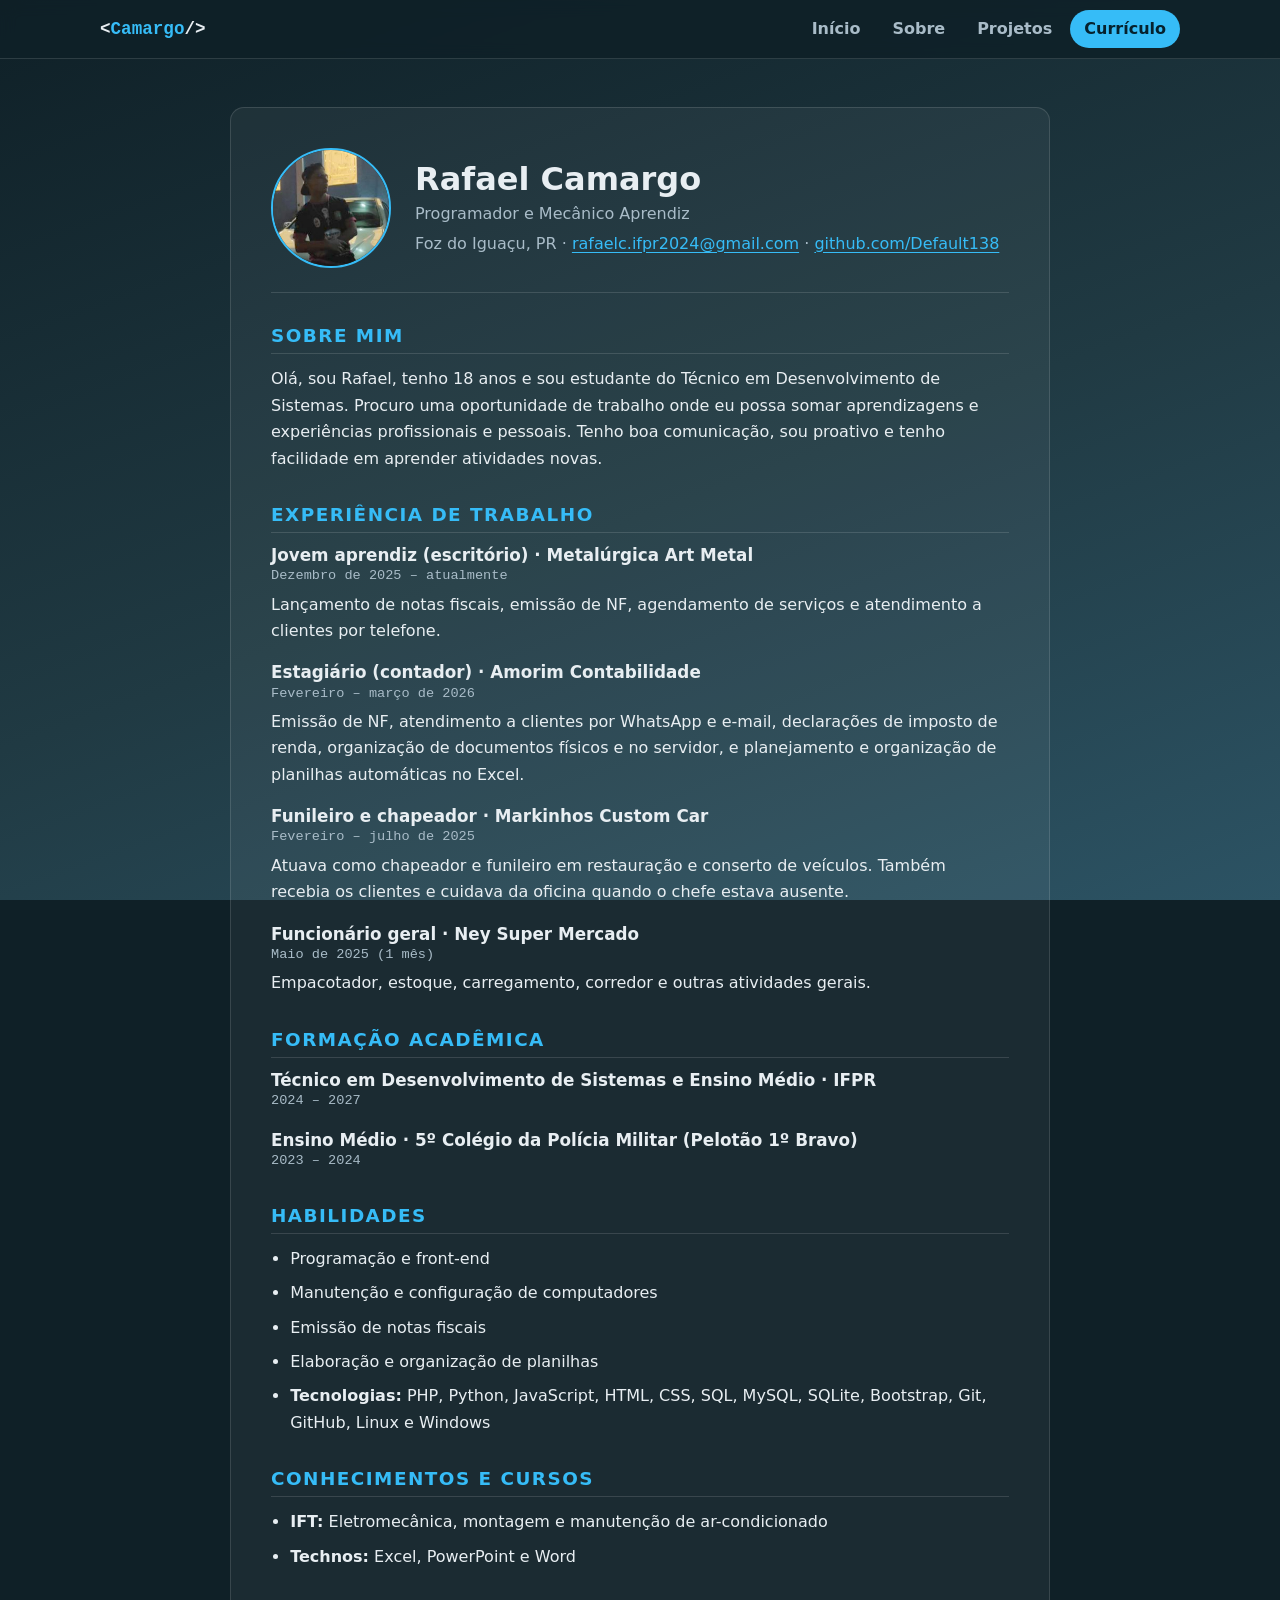
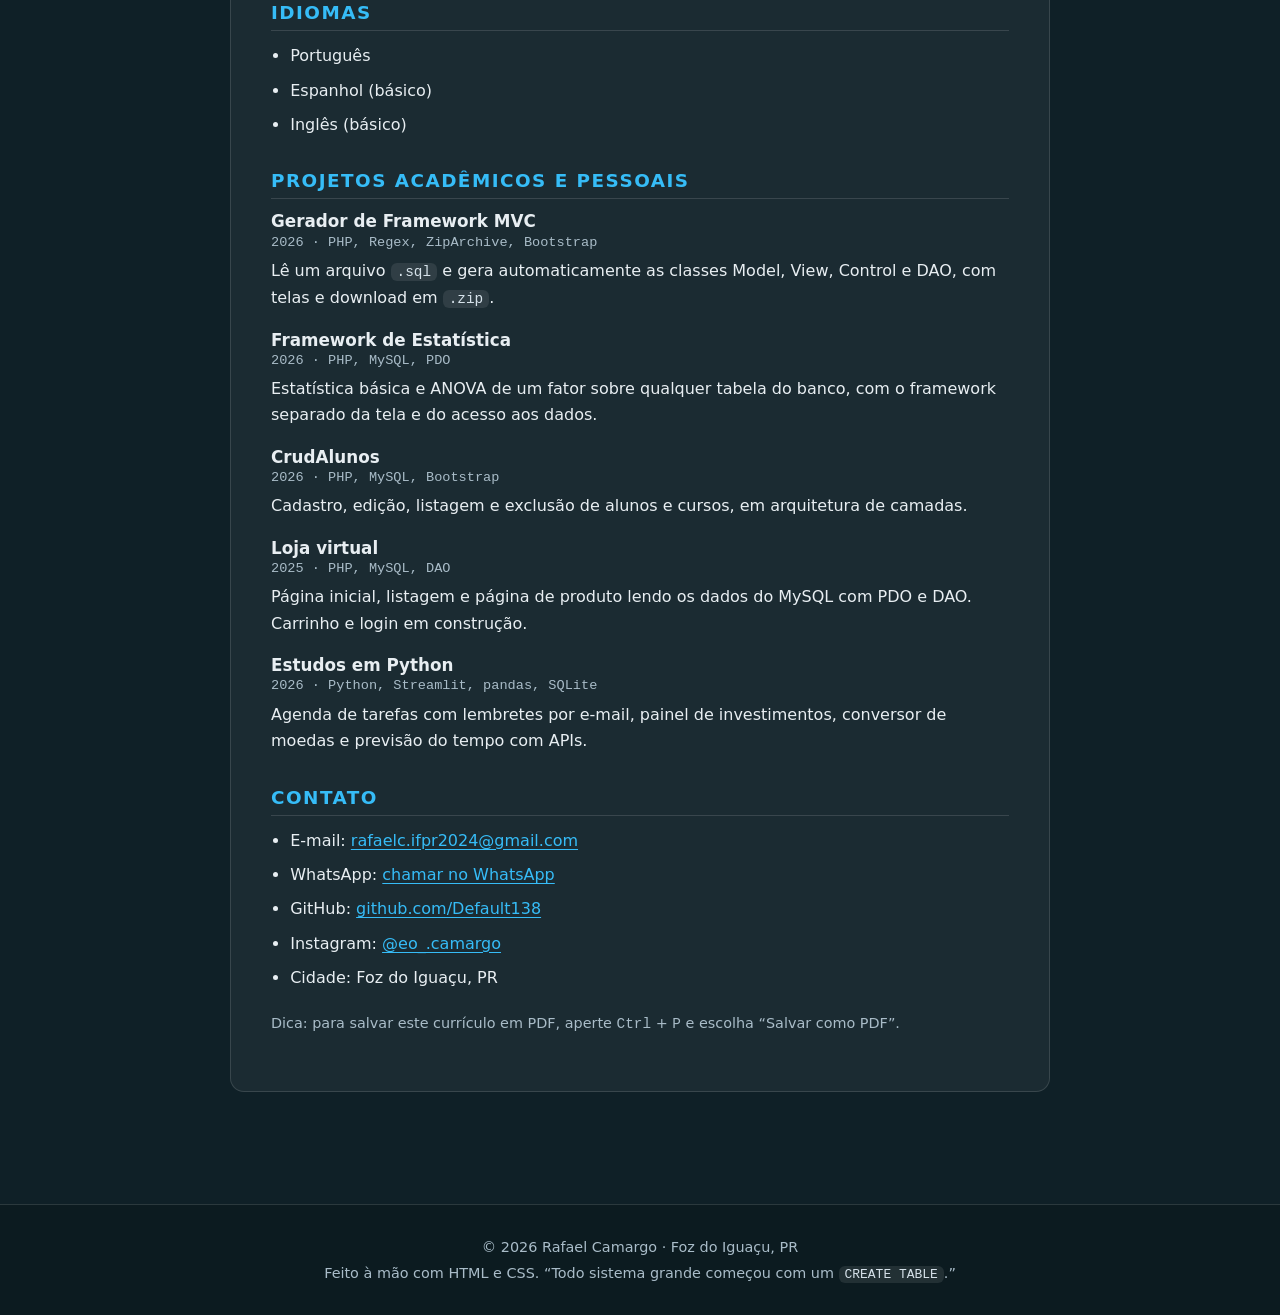
==== curriculo.html @ 54883dc6 "Portfólio pessoal: página inicial, sobre, projetos e currículo Site estático feito só com HTML e CSS" ====
<!DOCTYPE html>
<html lang="pt-BR">
<head>
    <meta charset="UTF-8">
    <meta name="viewport" content="width=device-width, initial-scale=1">
    <title>Currículo | Rafael Camargo</title>
    <meta name="description" content="Currículo de Rafael Camargo, estudante de Técnico em Desenvolvimento de Sistemas no IFPR: perfil, formação, experiência de trabalho, habilidades, cursos e idiomas.">
    <meta name="theme-color" content="#0f2027">

    <!-- Pré-visualização do link (WhatsApp, LinkedIn, etc.) -->
    <link rel="canonical" href="https://default138.github.io/curriculo.html">
    <meta property="og:type" content="website">
    <meta property="og:locale" content="pt_BR">
    <meta property="og:site_name" content="Rafael Camargo">
    <meta property="og:title" content="Currículo | Rafael Camargo">
    <meta property="og:description" content="Estudante de Técnico em Desenvolvimento de Sistemas no IFPR: experiência de trabalho, formação, habilidades, cursos e idiomas.">
    <meta property="og:url" content="https://default138.github.io/curriculo.html">
    <meta property="og:image" content="https://default138.github.io/img/foto.jpg">
    <meta property="og:image:alt" content="Foto de Rafael Camargo">
    <meta name="twitter:card" content="summary">

    <link rel="icon" type="image/svg+xml" href="img/favicon.svg">
    <link rel="stylesheet" href="css/style.css">
</head>
<body>

    <a class="skip-link" href="#conteudo">Pular para o conteúdo</a>

    <header class="site-header">
        <div class="container">
            <a class="brand" href="index.html">&lt;<span>Camargo</span>/&gt;</a>
            <nav aria-label="Menu principal">
                <ul class="nav">
                    <li><a href="index.html">Início</a></li>
                    <li><a href="sobre.html">Sobre</a></li>
                    <li><a href="projetos.html">Projetos</a></li>
                    <li><a href="curriculo.html" aria-current="page">Currículo</a></li>
                </ul>
            </nav>
        </div>
    </header>

    <main id="conteudo" class="container section">

        <article class="cv">

            <header class="cv-head">
                <img class="photo" src="img/foto.jpg" width="120" height="120" alt="Foto de Rafael Camargo">
                <div>
                    <h1>Rafael Camargo</h1>
                    <p>Programador e Mecânico Aprendiz</p>
                    <p>Foz do Iguaçu, PR &middot; <a href="mailto:rafaelc.ifpr2024@gmail.com">rafaelc.ifpr2024@gmail.com</a> &middot; <a href="https://github.com/Default138">github.com/Default138</a></p>
                </div>
            </header>

            <section aria-labelledby="perfil">
                <h2 id="perfil">Sobre mim</h2>
                <p>
                    Olá, sou Rafael, tenho 18 anos e sou estudante do Técnico em Desenvolvimento de Sistemas.
                    Procuro uma oportunidade de trabalho onde eu possa somar aprendizagens e experiências profissionais e pessoais.
                    Tenho boa comunicação, sou proativo e tenho facilidade em aprender atividades novas.
                </p>
            </section>

            <section aria-labelledby="experiencia">
                <h2 id="experiencia">Experiência de trabalho</h2>

                <div class="cv-item">
                    <h3>Jovem aprendiz (escritório) &middot; Metalúrgica Art Metal</h3>
                    <p class="when">Dezembro de 2025 &ndash; atualmente</p>
                    <p>Lançamento de notas fiscais, emissão de NF, agendamento de serviços e atendimento a clientes por telefone.</p>
                </div>

                <div class="cv-item">
                    <h3>Estagiário (contador) &middot; Amorim Contabilidade</h3>
                    <p class="when">Fevereiro &ndash; março de 2026</p>
                    <p>
                        Emissão de NF, atendimento a clientes por WhatsApp e e-mail, declarações de imposto de renda,
                        organização de documentos físicos e no servidor, e planejamento e organização de planilhas automáticas no Excel.
                    </p>
                </div>

                <div class="cv-item">
                    <h3>Funileiro e chapeador &middot; Markinhos Custom Car</h3>
                    <p class="when">Fevereiro &ndash; julho de 2025</p>
                    <p>
                        Atuava como chapeador e funileiro em restauração e conserto de veículos.
                        Também recebia os clientes e cuidava da oficina quando o chefe estava ausente.
                    </p>
                </div>

                <div class="cv-item">
                    <h3>Funcionário geral &middot; Ney Super Mercado</h3>
                    <p class="when">Maio de 2025 (1 mês)</p>
                    <p>Empacotador, estoque, carregamento, corredor e outras atividades gerais.</p>
                </div>
            </section>

            <section aria-labelledby="formacao">
                <h2 id="formacao">Formação acadêmica</h2>

                <div class="cv-item">
                    <h3>Técnico em Desenvolvimento de Sistemas e Ensino Médio &middot; IFPR</h3>
                    <p class="when">2024 &ndash; 2027</p>
                </div>

                <div class="cv-item">
                    <h3>Ensino Médio &middot; 5º Colégio da Polícia Militar (Pelotão 1º Bravo)</h3>
                    <p class="when">2023 &ndash; 2024</p>
                </div>
            </section>

            <section aria-labelledby="habilidades-cv">
                <h2 id="habilidades-cv">Habilidades</h2>
                <ul>
                    <li>Programação e front-end</li>
                    <li>Manutenção e configuração de computadores</li>
                    <li>Emissão de notas fiscais</li>
                    <li>Elaboração e organização de planilhas</li>
                    <li>
                        <strong>Tecnologias:</strong> PHP, Python, JavaScript, HTML, CSS, SQL, MySQL, SQLite, Bootstrap, Git, GitHub, Linux e Windows
                    </li>
                </ul>
            </section>

            <section aria-labelledby="cursos">
                <h2 id="cursos">Conhecimentos e cursos</h2>
                <ul>
                    <li><strong>IFT:</strong> Eletromecânica, montagem e manutenção de ar-condicionado</li>
                    <li><strong>Technos:</strong> Excel, PowerPoint e Word</li>
                </ul>
            </section>

            <section aria-labelledby="idiomas">
                <h2 id="idiomas">Idiomas</h2>
                <ul>
                    <li>Português</li>
                    <li>Espanhol (básico)</li>
                    <li>Inglês (básico)</li>
                </ul>
            </section>

            <section aria-labelledby="projetos-cv">
                <h2 id="projetos-cv">Projetos acadêmicos e pessoais</h2>

                <div class="cv-item">
                    <h3>Gerador de Framework MVC</h3>
                    <p class="when">2026 &middot; PHP, Regex, ZipArchive, Bootstrap</p>
                    <p>Lê um arquivo <code>.sql</code> e gera automaticamente as classes Model, View, Control e DAO, com telas e download em <code>.zip</code>.</p>
                </div>

                <div class="cv-item">
                    <h3>Framework de Estatística</h3>
                    <p class="when">2026 &middot; PHP, MySQL, PDO</p>
                    <p>Estatística básica e ANOVA de um fator sobre qualquer tabela do banco, com o framework separado da tela e do acesso aos dados.</p>
                </div>

                <div class="cv-item">
                    <h3>CrudAlunos</h3>
                    <p class="when">2026 &middot; PHP, MySQL, Bootstrap</p>
                    <p>Cadastro, edição, listagem e exclusão de alunos e cursos, em arquitetura de camadas.</p>
                </div>

                <div class="cv-item">
                    <h3>Loja virtual</h3>
                    <p class="when">2025 &middot; PHP, MySQL, DAO</p>
                    <p>Página inicial, listagem e página de produto lendo os dados do MySQL com PDO e DAO. Carrinho e login em construção.</p>
                </div>

                <div class="cv-item">
                    <h3>Estudos em Python</h3>
                    <p class="when">2026 &middot; Python, Streamlit, pandas, SQLite</p>
                    <p>Agenda de tarefas com lembretes por e-mail, painel de investimentos, conversor de moedas e previsão do tempo com APIs.</p>
                </div>
            </section>

            <section aria-labelledby="contato-cv">
                <h2 id="contato-cv">Contato</h2>
                <!-- Por privacidade, o endereço de casa e o número do telefone não estão aqui (o WhatsApp abre direto pelo link). -->
                <ul>
                    <li>E-mail: <a href="mailto:rafaelc.ifpr2024@gmail.com">rafaelc.ifpr2024@gmail.com</a></li>
                    <li>WhatsApp: <a href="https://wa.link/48gztm">chamar no WhatsApp</a></li>
                    <li>GitHub: <a href="https://github.com/Default138">github.com/Default138</a></li>
                    <li>Instagram: <a href="https://www.instagram.com/eo_.camargo/">@eo_.camargo</a></li>
                    <li>Cidade: Foz do Iguaçu, PR</li>
                </ul>
            </section>

            <p class="hint">Dica: para salvar este currículo em PDF, aperte <kbd>Ctrl</kbd> + <kbd>P</kbd> e escolha &ldquo;Salvar como PDF&rdquo;.</p>

        </article>

    </main>

    <footer class="site-footer">
        <div class="container">
            <p>&copy; 2026 Rafael Camargo &middot; Foz do Iguaçu, PR</p>
            <p>Feito à mão com HTML e CSS. &ldquo;Todo sistema grande começou com um <code>CREATE TABLE</code>.&rdquo;</p>
        </div>
    </footer>

</body>
</html>
---- css/style.css ----
/* ==========================================================
   Portfólio - Rafael Camargo
   Só HTML + CSS (sem JavaScript, sem bibliotecas externas).

   Para mudar as cores do site inteiro, edite as variáveis
   logo abaixo (em :root).
   ========================================================== */

:root {
    --bg-1: #0f2027;
    --bg-2: #203a43;
    --bg-3: #2c5364;

    --surface: rgba(255, 255, 255, 0.05);
    --surface-hover: rgba(255, 255, 255, 0.09);
    --border: rgba(255, 255, 255, 0.13);

    --text: #e8eef2;
    --muted: #a9bcc8;
    --accent: #36bcf7;
    --accent-ink: #06222e;   /* cor do texto sobre o botão azul */

    --radius: 14px;
    --shadow: 0 10px 30px rgba(0, 0, 0, 0.35);

    --sans: system-ui, -apple-system, "Segoe UI", Roboto, "Helvetica Neue", Arial, sans-serif;
    --mono: ui-monospace, "Cascadia Code", "Fira Code", Consolas, Menlo, monospace;
}

/* ---------- Base ---------- */

* {
    box-sizing: border-box;
}

html {
    color-scheme: dark;
    scroll-behavior: smooth;
}

body {
    margin: 0;
    min-height: 100vh;
    display: flex;
    flex-direction: column;
    font-family: var(--sans);
    line-height: 1.65;
    color: var(--text);
    background-color: var(--bg-1);
    background-image: linear-gradient(160deg, var(--bg-1) 0%, var(--bg-2) 55%, var(--bg-3) 100%);
    background-attachment: fixed;
}

main {
    flex: 1;
}

h1, h2, h3 {
    line-height: 1.2;
    margin: 0 0 0.5em;
}

h1 { font-size: clamp(2.1rem, 5vw, 3.3rem); }
h2 { font-size: clamp(1.5rem, 3vw, 2rem); }
h3 { font-size: 1.15rem; }

p { margin: 0 0 1em; }

a {
    color: var(--accent);
    text-underline-offset: 3px;
}

a:hover {
    text-decoration-thickness: 2px;
}

a:focus-visible,
.btn:focus-visible {
    outline: 3px solid var(--accent);
    outline-offset: 3px;
    border-radius: 6px;
}

img {
    max-width: 100%;
    display: block;
}

ul { margin: 0; padding-left: 1.2em; }

.container {
    width: min(1080px, 100% - 40px);
    margin-inline: auto;
}

.muted { color: var(--muted); }

/* Trechos de código no meio do texto (blocos grandes usam a classe .code) */
:not(pre) > code {
    padding: 1px 6px;
    font-family: var(--mono);
    font-size: 0.9em;
    color: #d6e2ea;
    background: rgba(255, 255, 255, 0.09);
    border-radius: 6px;
}

/* Link "pular para o conteúdo" (aparece só para quem navega pelo teclado) */
.skip-link {
    position: absolute;
    left: 12px;
    top: -60px;
    z-index: 20;
    padding: 8px 14px;
    background: var(--accent);
    color: var(--accent-ink);
    border-radius: 8px;
    font-weight: 700;
    text-decoration: none;
}

.skip-link:focus {
    top: 12px;
}

/* ---------- Cabeçalho e menu ---------- */

.site-header {
    position: sticky;
    top: 0;
    z-index: 10;
    background: rgba(15, 32, 39, 0.85);
    backdrop-filter: blur(8px);
    border-bottom: 1px solid var(--border);
}

.site-header .container {
    display: flex;
    flex-wrap: wrap;            /* no celular o menu desce para a linha de baixo */
    align-items: center;
    justify-content: space-between;
    gap: 4px 24px;
    padding-block: 10px;
}

.brand {
    font-family: var(--mono);
    font-weight: 700;
    font-size: 1.1rem;
    color: var(--text);
    text-decoration: none;
}

.brand span { color: var(--accent); }

.nav {
    display: flex;
    flex-wrap: wrap;
    gap: 4px;
    list-style: none;
    padding: 0;
    margin: 0;
}

.nav a {
    display: block;
    padding: 6px 14px;
    border-radius: 999px;
    color: var(--muted);
    text-decoration: none;
    font-weight: 600;
}

.nav a:hover {
    color: var(--text);
    background: var(--surface-hover);
}

.nav a[aria-current="page"] {
    color: var(--accent-ink);
    background: var(--accent);
}

/* ---------- Botões ---------- */

.btn {
    display: inline-block;
    padding: 11px 22px;
    border-radius: 999px;
    border: 2px solid var(--accent);
    font-weight: 700;
    text-decoration: none;
    transition: transform 0.2s, background 0.2s;
}

.btn:hover {
    transform: translateY(-2px);
    text-decoration: none;
}

.btn-primary {
    background: var(--accent);
    color: var(--accent-ink);
}

.btn-outline {
    background: transparent;
    color: var(--accent);
}

.btn-outline:hover {
    background: rgba(54, 188, 247, 0.12);
}

.btn-row {
    display: flex;
    flex-wrap: wrap;
    gap: 12px;
}

/* ---------- Início (hero) ---------- */

.hero {
    display: grid;
    grid-template-columns: 1.25fr 0.75fr;
    align-items: center;
    gap: 48px;
    padding-block: 72px 56px;
}

.kicker {
    font-family: var(--mono);
    color: var(--accent);
    margin-bottom: 0.4em;
}

.hero .lead {
    font-size: 1.15rem;
    color: var(--muted);
    max-width: 52ch;
}

.photo {
    justify-self: center;
    width: 230px;
    height: 230px;
    border-radius: 50%;
    object-fit: cover;
    object-position: 40% 30%;
    border: 3px solid var(--accent);
    box-shadow: 0 0 0 10px rgba(54, 188, 247, 0.13), var(--shadow);
}

/* ---------- Seções ---------- */

.section {
    padding-block: 48px;
}

.section-title {
    display: flex;
    flex-wrap: wrap;
    align-items: baseline;
    justify-content: space-between;
    gap: 8px 24px;
    margin-bottom: 24px;
}

.section-title h2 { margin: 0; }

.page-head {
    padding-block: 56px 8px;
}

.page-head p {
    color: var(--muted);
    font-size: 1.1rem;
    max-width: 60ch;
}

/* ---------- Cartões e grades ---------- */

.grid {
    display: grid;
    gap: 20px;
    grid-template-columns: repeat(auto-fill, minmax(290px, 1fr));
}

.card {
    display: flex;
    flex-direction: column;
    padding: 24px;
    background: var(--surface);
    border: 1px solid var(--border);
    border-radius: var(--radius);
    transition: transform 0.2s, background 0.2s, border-color 0.2s;
}

.card:hover {
    transform: translateY(-4px);
    background: var(--surface-hover);
    border-color: rgba(54, 188, 247, 0.5);
}

.card h3 { margin-bottom: 0.4em; }

.card p {
    color: var(--muted);
    flex: 1;           /* empurra as tags e o link para o rodapé do cartão */
}

.card-link {
    margin-top: 14px;
    font-weight: 700;
}

.tags {
    display: flex;
    flex-wrap: wrap;
    gap: 6px;
    list-style: none;
    padding: 0;
    margin: 4px 0 0;
}

.tags li,
.chip {
    padding: 3px 11px;
    font-family: var(--mono);
    font-size: 0.8rem;
    color: var(--accent);
    background: rgba(54, 188, 247, 0.1);
    border: 1px solid rgba(54, 188, 247, 0.3);
    border-radius: 999px;
}

.chips {
    display: flex;
    flex-wrap: wrap;
    gap: 8px;
    list-style: none;
    padding: 0;
    margin: 0;
}

.chip {
    font-size: 0.9rem;
    padding: 5px 14px;
}

.skills {
    display: grid;
    gap: 16px;
    /* 6 cartões: 3 por linha no computador, 2 no tablet e 1 no celular */
    grid-template-columns: repeat(auto-fit, minmax(280px, 1fr));
}

.skills .card:hover {
    transform: none;
}

.skills h3 {
    margin-bottom: 0.9em;
    font-size: 0.9rem;
    color: var(--muted);
    text-transform: uppercase;
    letter-spacing: 0.06em;
}

/* ---------- Bloco de código (Início) ---------- */

.two-col {
    display: grid;
    grid-template-columns: minmax(0, 1.25fr) minmax(0, 0.85fr);
    gap: 32px;
    align-items: center;
}

.code {
    margin: 0;
    padding: 24px;
    overflow-x: auto;
    font-family: var(--mono);
    font-size: 0.82rem;
    line-height: 1.7;
    color: #d6e2ea;
    background: #0a161b;
    border: 1px solid var(--border);
    border-radius: var(--radius);
    box-shadow: var(--shadow);
}

.code .k { color: #36bcf7; }   /* palavras da linguagem */
.code .s { color: #a5e3b3; }   /* textos */
.code .t { color: #f0c987; }   /* tipos */
.code .c { color: #7d93a1; }   /* comentários */

.facts {
    list-style: none;
    padding: 0;
    display: grid;
    gap: 14px;
}

.facts li {
    padding-left: 14px;
    border-left: 3px solid var(--accent);
}

/* ---------- Citação ---------- */

blockquote {
    margin: 32px 0;
    padding: 18px 24px;
    font-size: 1.15rem;
    font-style: italic;
    background: var(--surface);
    border-left: 4px solid var(--accent);
    border-radius: 0 var(--radius) var(--radius) 0;
}

blockquote code {
    font-family: var(--mono);
    font-style: normal;
    color: var(--accent);
}

/* ---------- Linha do tempo ---------- */

.timeline {
    list-style: none;
    padding: 0 0 0 22px;
    margin: 0;
    border-left: 2px solid var(--border);
}

.timeline li {
    position: relative;
    padding: 0 0 26px 22px;
}

.timeline li::before {
    content: "";
    position: absolute;
    left: -30px;
    top: 7px;
    width: 14px;
    height: 14px;
    background: var(--accent);
    border: 3px solid var(--bg-2);
    border-radius: 50%;
}

.timeline time {
    display: block;
    font-family: var(--mono);
    font-size: 0.85rem;
    color: var(--accent);
}

.timeline p { margin: 0.2em 0 0; color: var(--muted); }

/* ---------- Tabela ---------- */

.table-wrap {
    overflow-x: auto;
    border: 1px solid var(--border);
    border-radius: var(--radius);
}

table {
    width: 100%;
    border-collapse: collapse;
}

th, td {
    padding: 14px 18px;
    text-align: left;
    vertical-align: top;
}

thead th {
    background: var(--surface-hover);
    font-size: 0.85rem;
    text-transform: uppercase;
    letter-spacing: 0.06em;
    color: var(--muted);
}

tbody tr + tr td,
tbody tr + tr th {
    border-top: 1px solid var(--border);
}

tbody th { white-space: nowrap; }

/* ---------- Currículo ---------- */

.cv {
    max-width: 820px;
    margin-inline: auto;
    padding: 40px;
    background: var(--surface);
    border: 1px solid var(--border);
    border-radius: var(--radius);
}

.cv-head {
    display: flex;
    flex-wrap: wrap;
    align-items: center;
    gap: 24px;
    padding-bottom: 24px;
    border-bottom: 1px solid var(--border);
}

.cv-head .photo {
    width: 120px;
    height: 120px;
    box-shadow: none;
    border-width: 2px;
}

.cv-head h1 { font-size: 2rem; margin: 0; }
.cv-head p { margin: 0.2em 0 0; color: var(--muted); }

.cv h2 {
    margin: 32px 0 12px;
    padding-bottom: 6px;
    font-size: 1.15rem;
    text-transform: uppercase;
    letter-spacing: 0.08em;
    color: var(--accent);
    border-bottom: 1px solid var(--border);
}

.cv li { margin-bottom: 8px; }

.cv-item h3 { margin: 0; font-size: 1.05rem; }

.cv-item .when {
    margin: 0 0 4px;
    font-family: var(--mono);
    font-size: 0.85rem;
    color: var(--muted);
}

.cv-item { margin-bottom: 18px; }
.cv-item p:last-child { margin-bottom: 0; }

.hint {
    margin-top: 20px;
    font-size: 0.9rem;
    color: var(--muted);
}

/* ---------- Faixa de contato ---------- */

.cta {
    text-align: center;
    padding: 48px 24px;
    background: var(--surface);
    border: 1px solid var(--border);
    border-radius: var(--radius);
}

.cta p {
    color: var(--muted);
    max-width: 50ch;
    margin-inline: auto;
}

.cta .btn-row { justify-content: center; }

/* ---------- Rodapé ---------- */

.site-footer {
    margin-top: 64px;
    padding-block: 28px;
    text-align: center;
    color: var(--muted);
    font-size: 0.9rem;
    border-top: 1px solid var(--border);
    background: rgba(10, 22, 27, 0.5);
}

.site-footer p { margin: 0.2em 0; }

/* ---------- Celular e tablet ---------- */

@media (max-width: 800px) {
    .hero,
    .two-col {
        grid-template-columns: minmax(0, 1fr);   /* minmax(0, ...) impede que um bloco largo estique a página */
        gap: 32px;
    }

    .hero {
        padding-block: 40px 32px;
    }

    .photo {
        grid-row: 1;           /* a foto vem antes do texto */
        width: 180px;
        height: 180px;
    }

    .cv { padding: 24px; }
}

/* Quem prefere menos movimento não vê as animações */
@media (prefers-reduced-motion: reduce) {
    * {
        transition: none !important;
        scroll-behavior: auto !important;
    }
}

/* ---------- Impressão (Ctrl+P no currículo vira um PDF limpo) ---------- */

@media print {
    body {
        background: #fff;
        color: #111;
        display: block;
    }

    .site-header,
    .site-footer,
    .skip-link,
    .hint,
    .no-print {
        display: none !important;
    }

    .cv {
        max-width: none;
        padding: 0;
        background: none;
        border: 0;
    }

    .cv h2 { color: #0b5d82; border-color: #bbb; }
    .cv-head, .cv-head p, .cv-item .when, a { color: #111; }
    .cv-head { border-color: #bbb; }
}
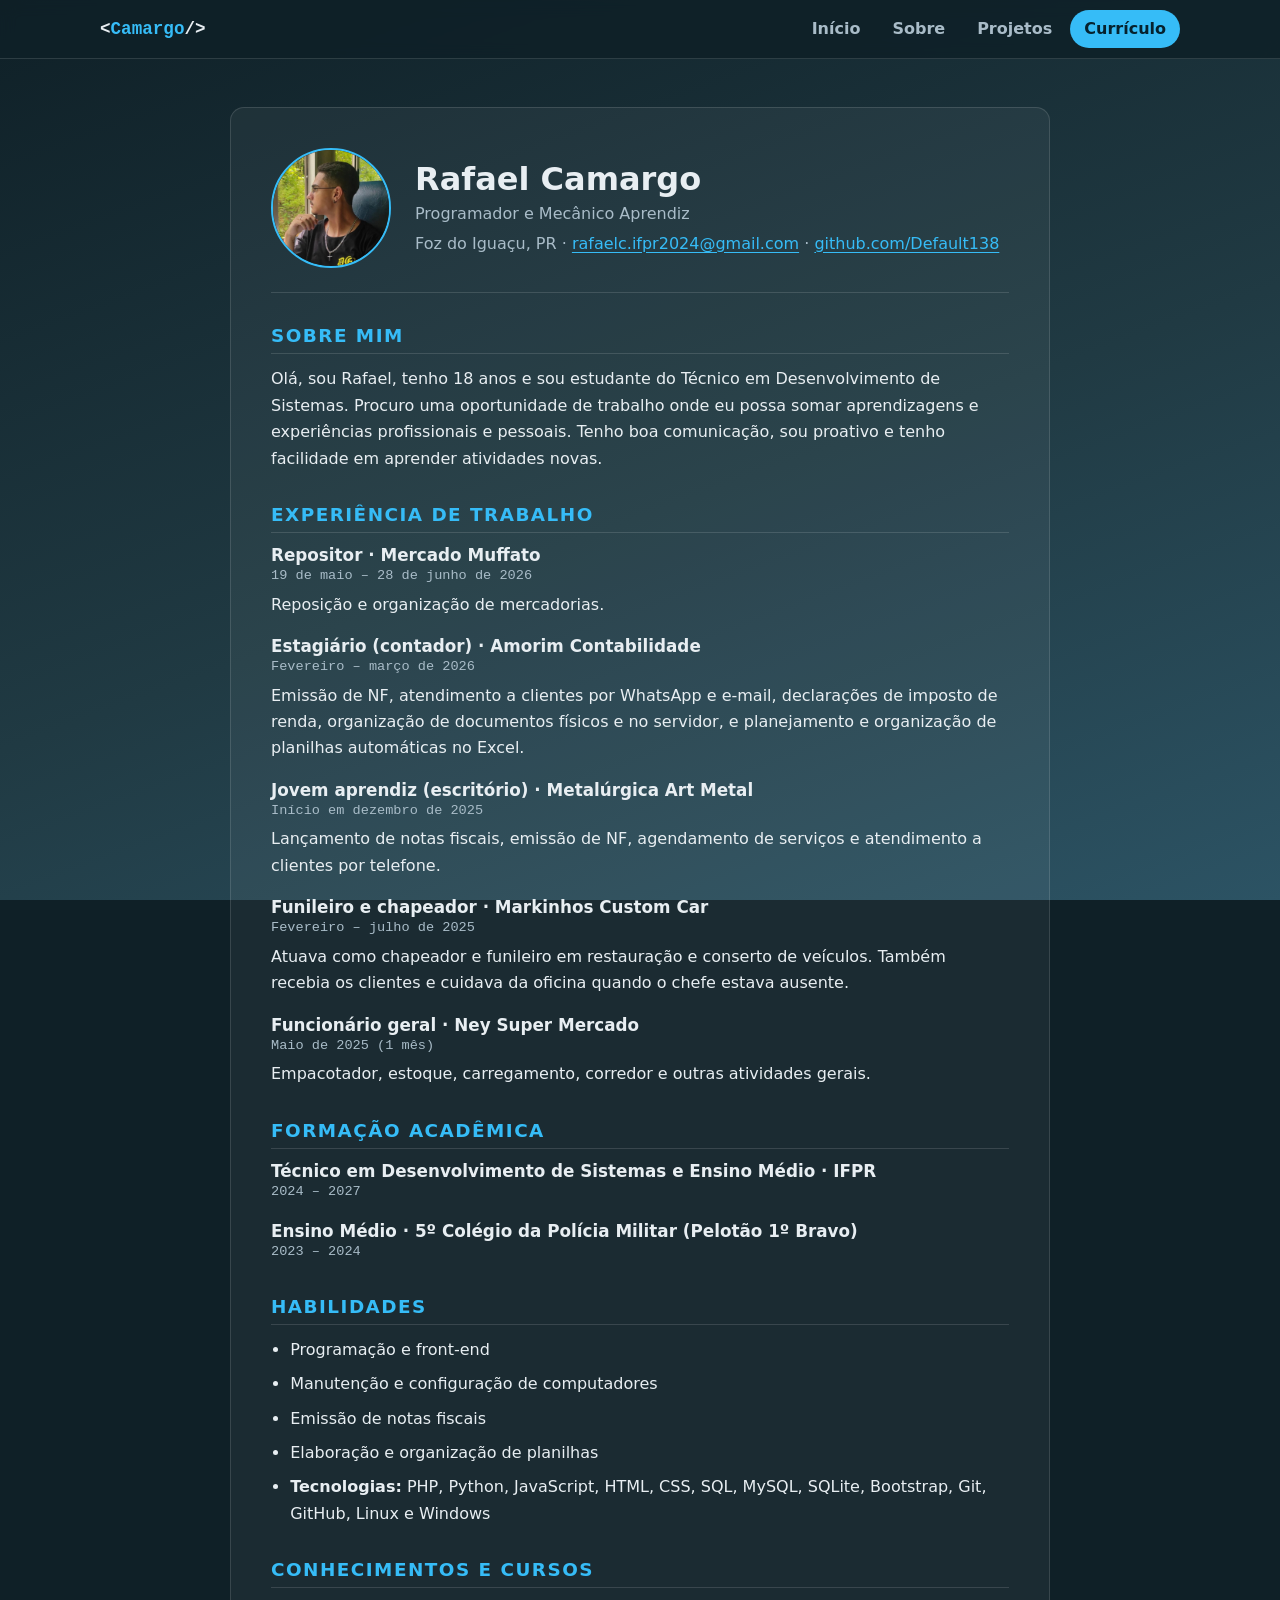
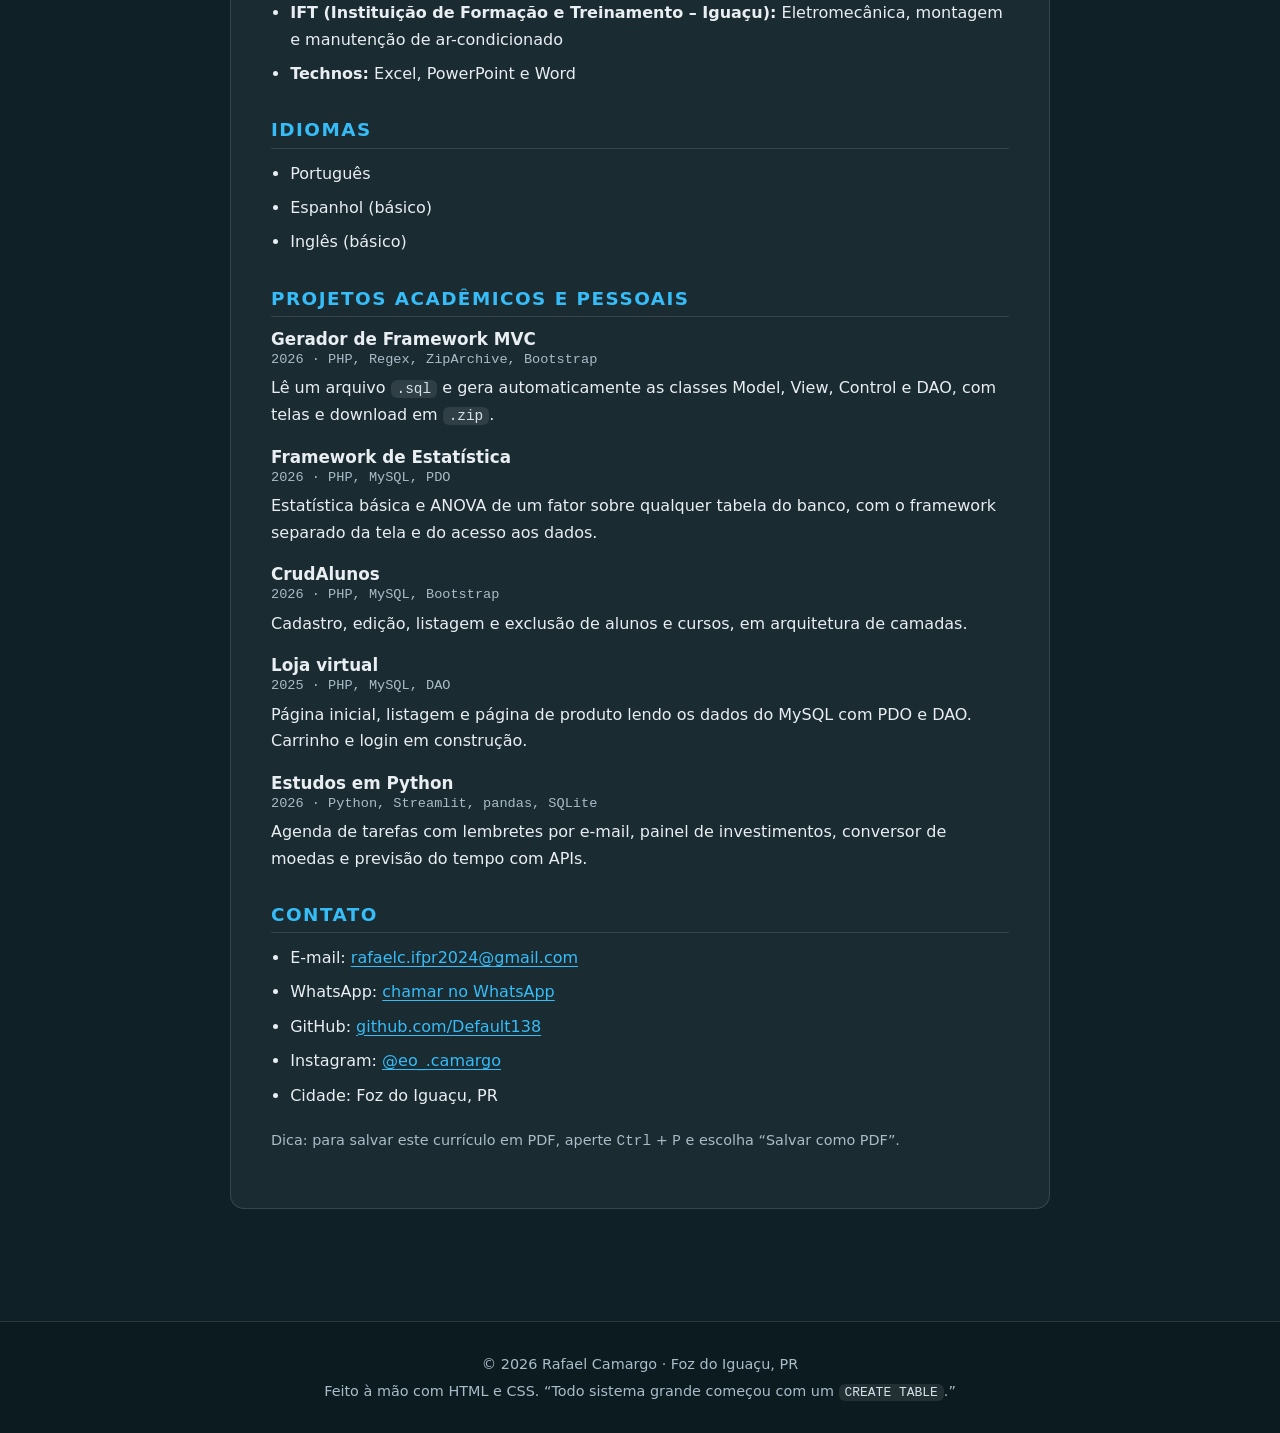
==== commit e8f0d219: "Troca a foto e atualiza a experiência de trabalho - Nova foto de perfil (600x600) - Adiciona Mercado" ====
--- a/curriculo.html
+++ b/curriculo.html
@@ -66,9 +66,9 @@
                 <h2 id="experiencia">Experiência de trabalho</h2>
 
                 <div class="cv-item">
-                    <h3>Jovem aprendiz (escritório) &middot; Metalúrgica Art Metal</h3>
-                    <p class="when">Dezembro de 2025 &ndash; atualmente</p>
-                    <p>Lançamento de notas fiscais, emissão de NF, agendamento de serviços e atendimento a clientes por telefone.</p>
+                    <h3>Repositor &middot; Mercado Muffato</h3>
+                    <p class="when">19 de maio &ndash; 28 de junho de 2026</p>
+                    <p>Reposição e organização de mercadorias.</p>
                 </div>
 
                 <div class="cv-item">
@@ -78,6 +78,12 @@
                         Emissão de NF, atendimento a clientes por WhatsApp e e-mail, declarações de imposto de renda,
                         organização de documentos físicos e no servidor, e planejamento e organização de planilhas automáticas no Excel.
                     </p>
+                </div>
+
+                <div class="cv-item">
+                    <h3>Jovem aprendiz (escritório) &middot; Metalúrgica Art Metal</h3>
+                    <p class="when">Início em dezembro de 2025</p>
+                    <p>Lançamento de notas fiscais, emissão de NF, agendamento de serviços e atendimento a clientes por telefone.</p>
                 </div>
 
                 <div class="cv-item">
@@ -126,7 +132,7 @@
             <section aria-labelledby="cursos">
                 <h2 id="cursos">Conhecimentos e cursos</h2>
                 <ul>
-                    <li><strong>IFT:</strong> Eletromecânica, montagem e manutenção de ar-condicionado</li>
+                    <li><strong>IFT (Instituição de Formação e Treinamento &ndash; Iguaçu):</strong> Eletromecânica, montagem e manutenção de ar-condicionado</li>
                     <li><strong>Technos:</strong> Excel, PowerPoint e Word</li>
                 </ul>
             </section>
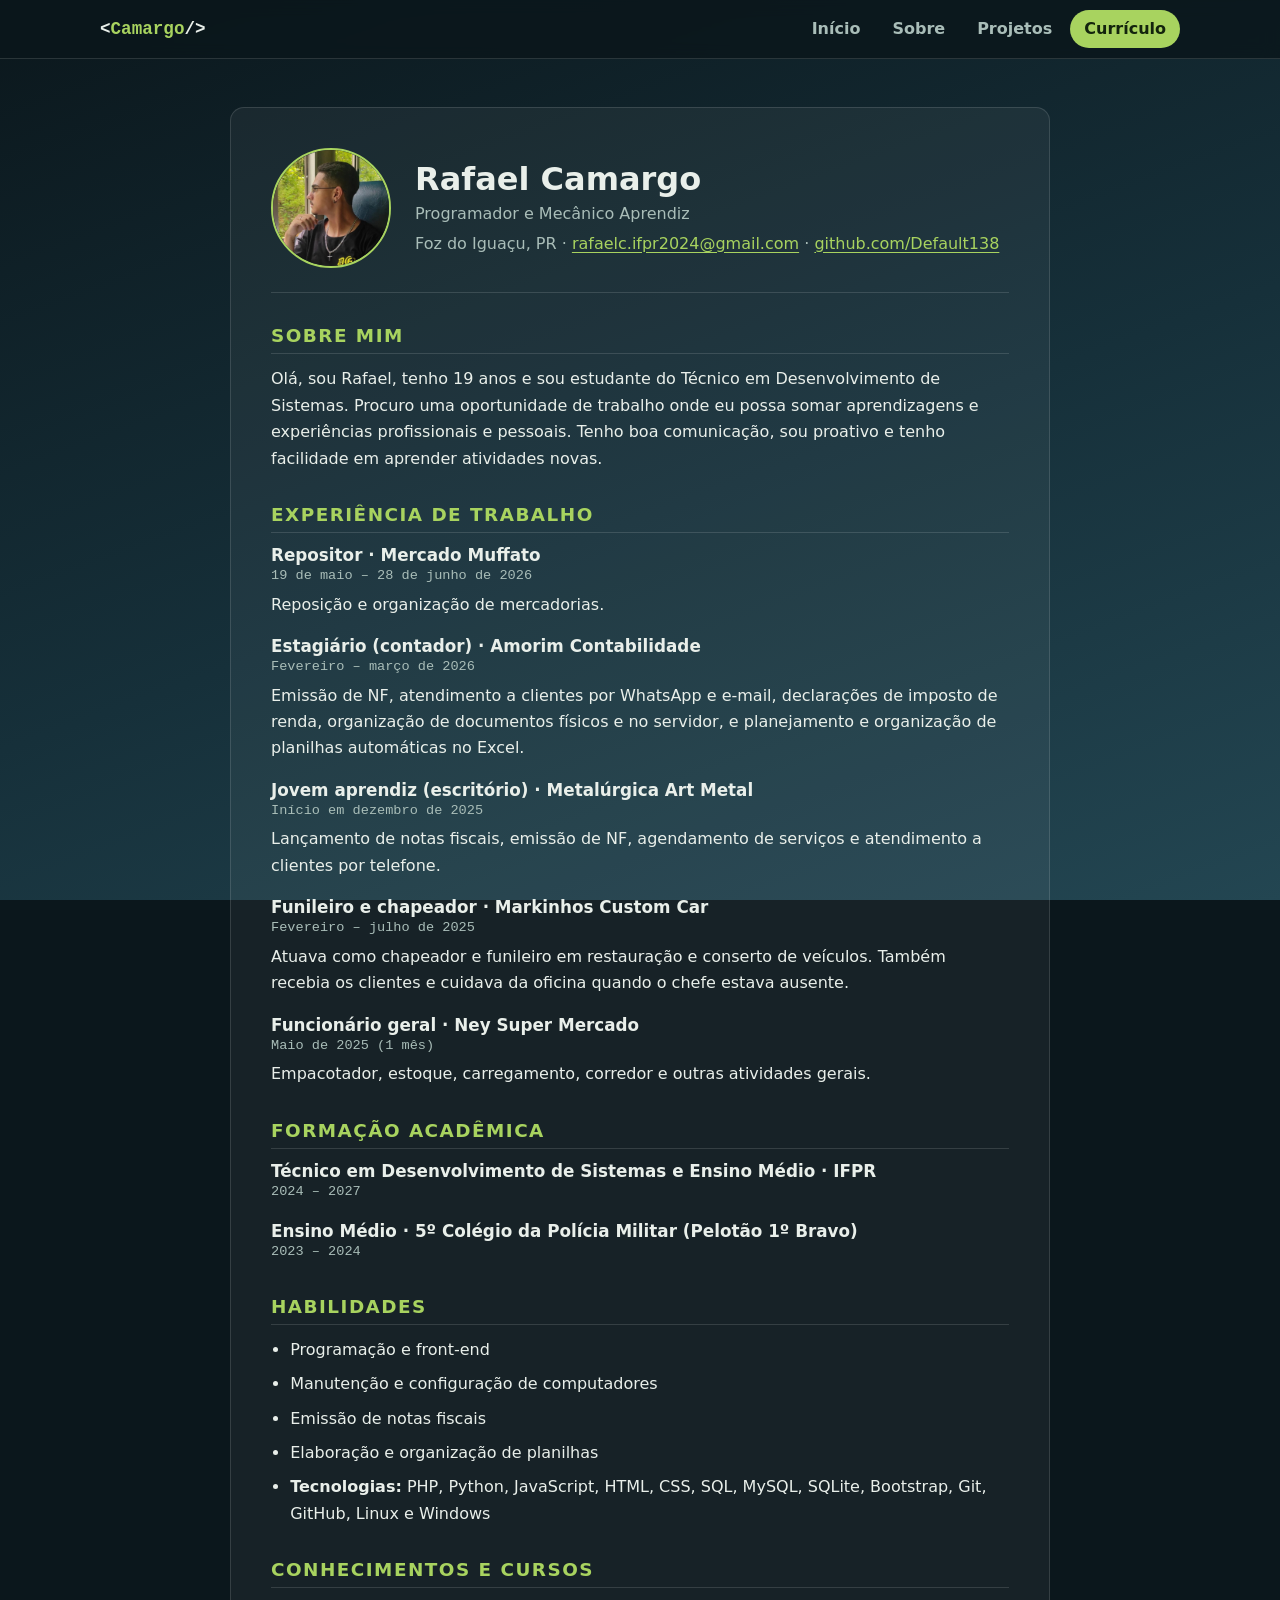
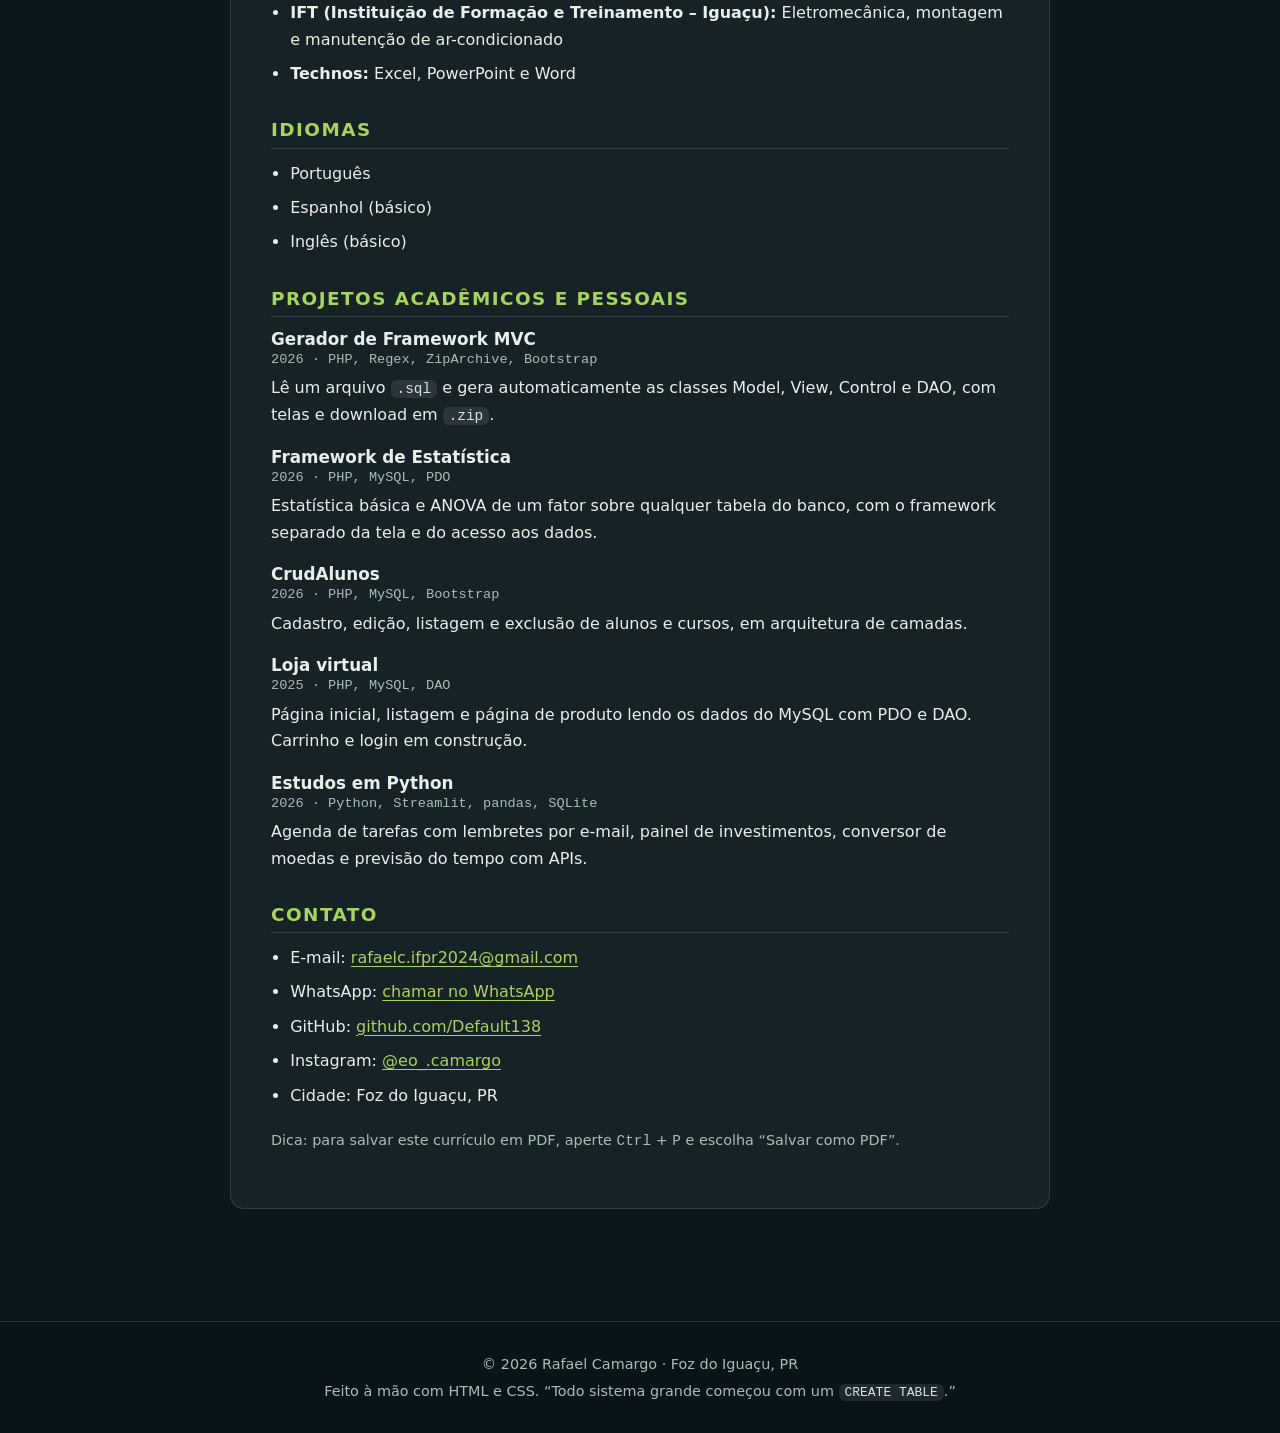
==== commit 06e2a5a3: "Paleta verde e azul tirada da foto e idade atualizada - Fundo no azul-petróleo do banco do trem e de" ====
--- a/curriculo.html
+++ b/curriculo.html
@@ -5,7 +5,7 @@
     <meta name="viewport" content="width=device-width, initial-scale=1">
     <title>Currículo | Rafael Camargo</title>
     <meta name="description" content="Currículo de Rafael Camargo, estudante de Técnico em Desenvolvimento de Sistemas no IFPR: perfil, formação, experiência de trabalho, habilidades, cursos e idiomas.">
-    <meta name="theme-color" content="#0f2027">
+    <meta name="theme-color" content="#0b171c">
 
     <!-- Pré-visualização do link (WhatsApp, LinkedIn, etc.) -->
     <link rel="canonical" href="https://default138.github.io/curriculo.html">
@@ -15,12 +15,12 @@
     <meta property="og:title" content="Currículo | Rafael Camargo">
     <meta property="og:description" content="Estudante de Técnico em Desenvolvimento de Sistemas no IFPR: experiência de trabalho, formação, habilidades, cursos e idiomas.">
     <meta property="og:url" content="https://default138.github.io/curriculo.html">
-    <meta property="og:image" content="https://default138.github.io/img/foto.jpg">
+    <meta property="og:image" content="https://default138.github.io/img/foto.jpg?v=2">
     <meta property="og:image:alt" content="Foto de Rafael Camargo">
     <meta name="twitter:card" content="summary">
 
-    <link rel="icon" type="image/svg+xml" href="img/favicon.svg">
-    <link rel="stylesheet" href="css/style.css">
+    <link rel="icon" type="image/svg+xml" href="img/favicon.svg?v=2">
+    <link rel="stylesheet" href="css/style.css?v=2">
 </head>
 <body>
 
@@ -45,7 +45,7 @@
         <article class="cv">
 
             <header class="cv-head">
-                <img class="photo" src="img/foto.jpg" width="120" height="120" alt="Foto de Rafael Camargo">
+                <img class="photo" src="img/foto.jpg?v=2" width="120" height="120" alt="Foto de Rafael Camargo">
                 <div>
                     <h1>Rafael Camargo</h1>
                     <p>Programador e Mecânico Aprendiz</p>
@@ -56,7 +56,7 @@
             <section aria-labelledby="perfil">
                 <h2 id="perfil">Sobre mim</h2>
                 <p>
-                    Olá, sou Rafael, tenho 18 anos e sou estudante do Técnico em Desenvolvimento de Sistemas.
+                    Olá, sou Rafael, tenho 19 anos e sou estudante do Técnico em Desenvolvimento de Sistemas.
                     Procuro uma oportunidade de trabalho onde eu possa somar aprendizagens e experiências profissionais e pessoais.
                     Tenho boa comunicação, sou proativo e tenho facilidade em aprender atividades novas.
                 </p>
--- a/css/style.css
+++ b/css/style.css
@@ -7,18 +7,21 @@
    ========================================================== */
 
 :root {
-    --bg-1: #0f2027;
-    --bg-2: #203a43;
-    --bg-3: #2c5364;
+    /* Paleta tirada da foto de perfil: o azul-petróleo do banco do trem (fundo)
+       e o verde claro das folhas lá fora (destaque). */
+    --bg-1: #0b171c;          /* sombra do banco */
+    --bg-2: #16303a;          /* banco */
+    --bg-3: #234652;          /* banco iluminado */
 
     --surface: rgba(255, 255, 255, 0.05);
     --surface-hover: rgba(255, 255, 255, 0.09);
     --border: rgba(255, 255, 255, 0.13);
 
-    --text: #e8eef2;
-    --muted: #a9bcc8;
-    --accent: #36bcf7;
-    --accent-ink: #06222e;   /* cor do texto sobre o botão azul */
+    --text: #e9efea;
+    --muted: #a9bdb8;
+    --accent: #a8d35f;        /* verde das folhas */
+    --accent-rgb: 168, 211, 95;   /* o mesmo verde, para usar com transparência: rgba(var(--accent-rgb), 0.2) */
+    --accent-ink: #13240d;    /* cor do texto sobre o botão verde */
 
     --radius: 14px;
     --shadow: 0 10px 30px rgba(0, 0, 0, 0.35);
@@ -130,7 +133,7 @@
     position: sticky;
     top: 0;
     z-index: 10;
-    background: rgba(15, 32, 39, 0.85);
+    background: rgba(11, 23, 28, 0.85);
     backdrop-filter: blur(8px);
     border-bottom: 1px solid var(--border);
 }
@@ -210,7 +213,7 @@
 }
 
 .btn-outline:hover {
-    background: rgba(54, 188, 247, 0.12);
+    background: rgba(var(--accent-rgb), 0.12);
 }
 
 .btn-row {
@@ -249,7 +252,7 @@
     object-fit: cover;
     object-position: 40% 30%;
     border: 3px solid var(--accent);
-    box-shadow: 0 0 0 10px rgba(54, 188, 247, 0.13), var(--shadow);
+    box-shadow: 0 0 0 10px rgba(var(--accent-rgb), 0.13), var(--shadow);
 }
 
 /* ---------- Seções ---------- */
@@ -300,7 +303,7 @@
 .card:hover {
     transform: translateY(-4px);
     background: var(--surface-hover);
-    border-color: rgba(54, 188, 247, 0.5);
+    border-color: rgba(var(--accent-rgb), 0.5);
 }
 
 .card h3 { margin-bottom: 0.4em; }
@@ -330,8 +333,8 @@
     font-family: var(--mono);
     font-size: 0.8rem;
     color: var(--accent);
-    background: rgba(54, 188, 247, 0.1);
-    border: 1px solid rgba(54, 188, 247, 0.3);
+    background: rgba(var(--accent-rgb), 0.1);
+    border: 1px solid rgba(var(--accent-rgb), 0.3);
     border-radius: 999px;
 }
 
@@ -385,16 +388,16 @@
     font-size: 0.82rem;
     line-height: 1.7;
     color: #d6e2ea;
-    background: #0a161b;
+    background: #091418;
     border: 1px solid var(--border);
     border-radius: var(--radius);
     box-shadow: var(--shadow);
 }
 
-.code .k { color: #36bcf7; }   /* palavras da linguagem */
-.code .s { color: #a5e3b3; }   /* textos */
-.code .t { color: #f0c987; }   /* tipos */
-.code .c { color: #7d93a1; }   /* comentários */
+.code .k { color: #a8d35f; }   /* palavras da linguagem */
+.code .s { color: #8fc8da; }   /* textos */
+.code .t { color: #e3cf6c; }   /* tipos */
+.code .c { color: #7f9690; }   /* comentários */
 
 .facts {
     list-style: none;
@@ -582,7 +585,7 @@
     color: var(--muted);
     font-size: 0.9rem;
     border-top: 1px solid var(--border);
-    background: rgba(10, 22, 27, 0.5);
+    background: rgba(8, 18, 22, 0.5);
 }
 
 .site-footer p { margin: 0.2em 0; }
@@ -641,7 +644,7 @@
         border: 0;
     }
 
-    .cv h2 { color: #0b5d82; border-color: #bbb; }
+    .cv h2 { color: #3f6d1e; border-color: #bbb; }
     .cv-head, .cv-head p, .cv-item .when, a { color: #111; }
     .cv-head { border-color: #bbb; }
 }
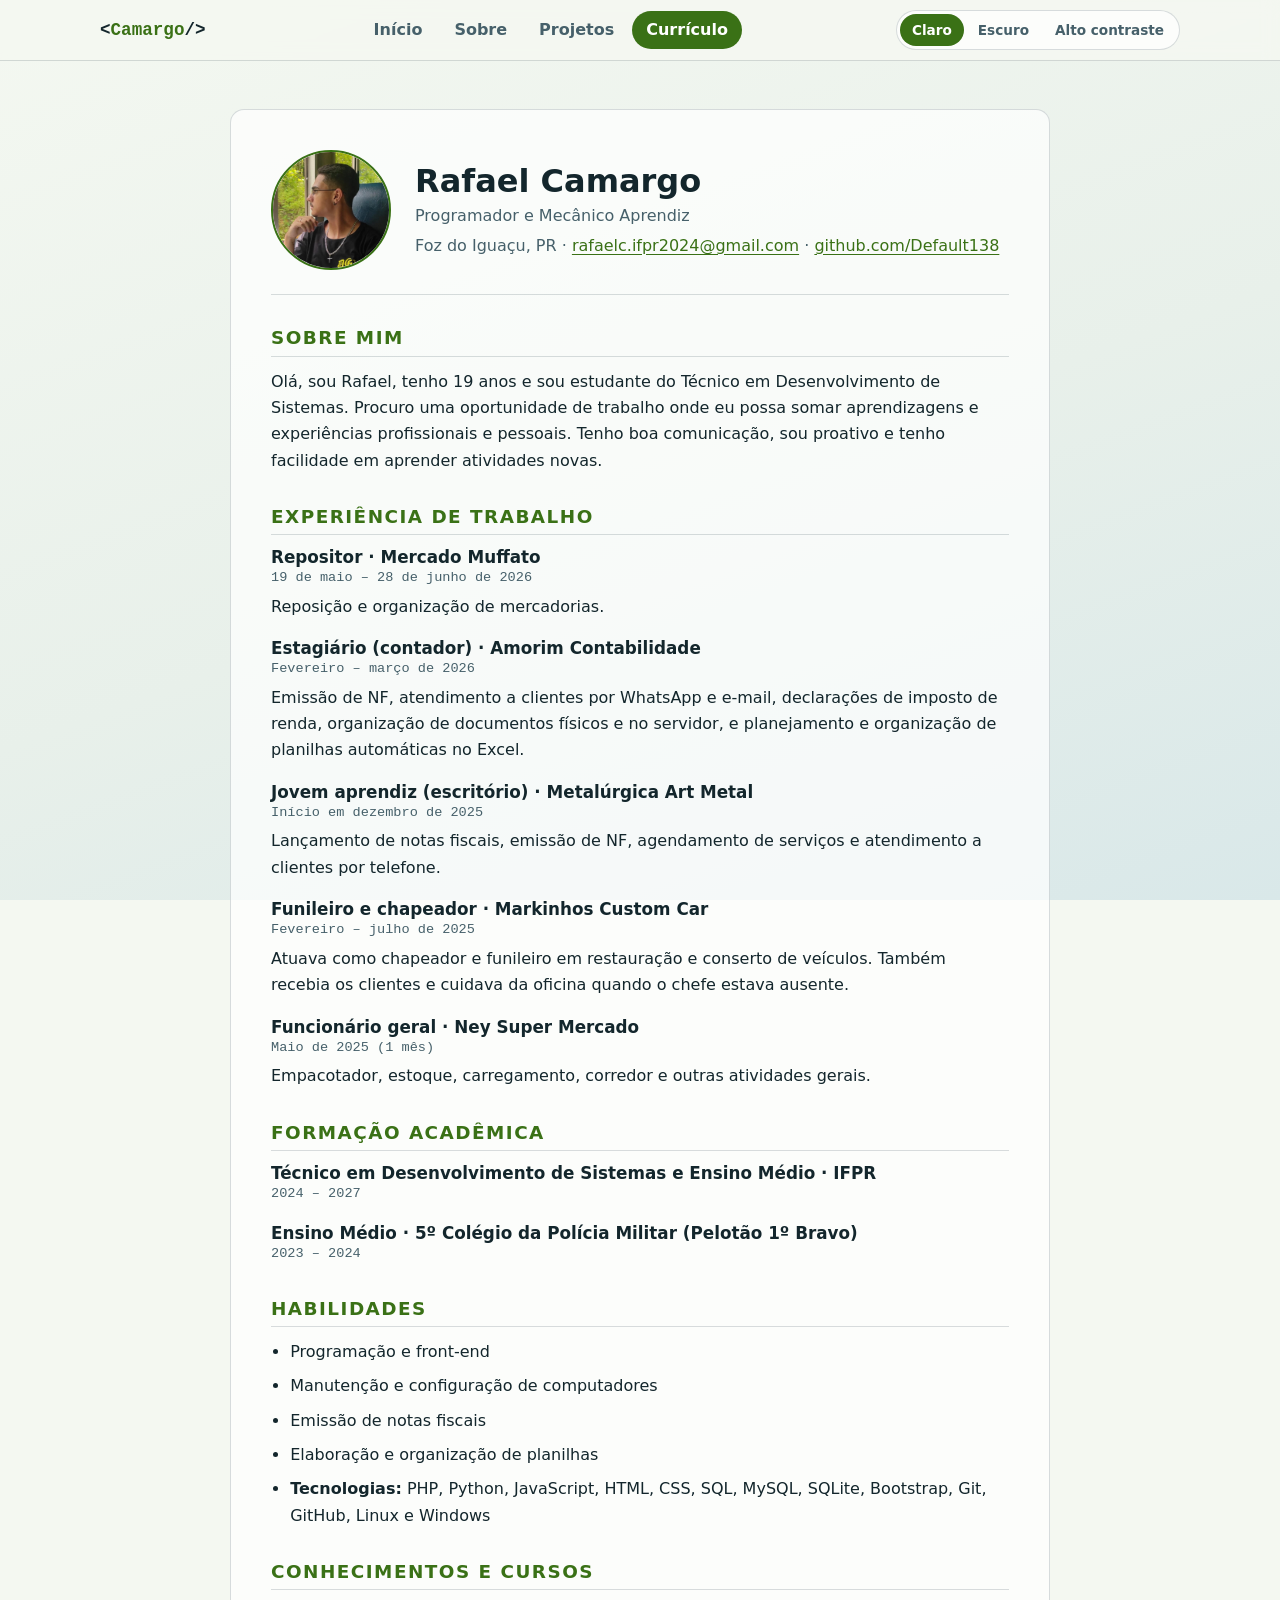
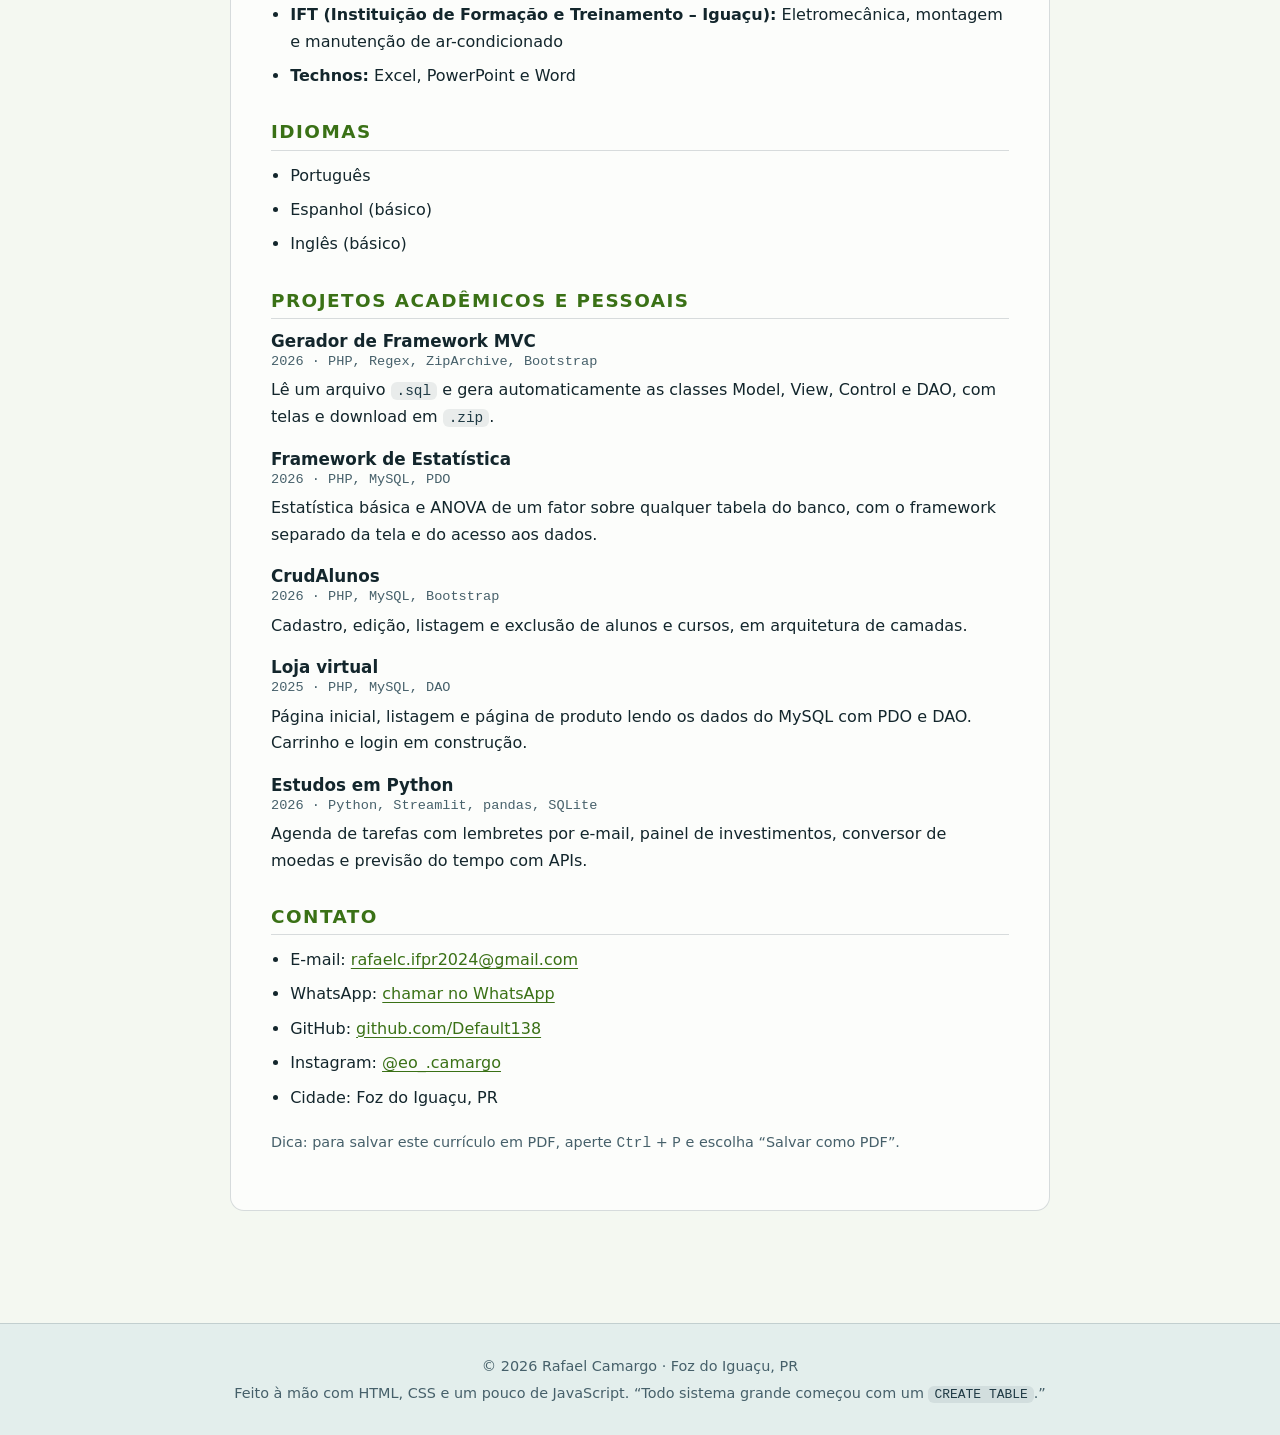
==== commit 91ff3f1d: "Adiciona seletor de tema: Claro, Escuro e Alto contraste - Botões no topo de todas as páginas; a esc" ====
--- a/curriculo.html
+++ b/curriculo.html
@@ -20,7 +20,21 @@
     <meta name="twitter:card" content="summary">
 
     <link rel="icon" type="image/svg+xml" href="img/favicon.svg?v=2">
-    <link rel="stylesheet" href="css/style.css?v=2">
+    <!-- Aplica o tema escolhido antes de desenhar a página (para não "piscar" com o tema errado) -->
+    <script>
+        (function () {
+            var t = null, url = /[?&]tema=(claro|escuro|contraste)/.exec(location.search);
+            try { t = url ? url[1] : localStorage.getItem('tema'); } catch (e) { t = url ? url[1] : null; }
+            if (t !== 'claro' && t !== 'escuro' && t !== 'contraste') {
+                var sistema = function (q) { return window.matchMedia && window.matchMedia(q).matches; };
+                t = sistema('(prefers-contrast: more)') ? 'contraste' : (sistema('(prefers-color-scheme: light)') ? 'claro' : 'escuro');
+            }
+            document.documentElement.setAttribute('data-theme', t);
+            document.documentElement.className += ' js';
+        })();
+    </script>
+    <link rel="stylesheet" href="css/style.css?v=3">
+    <script src="js/tema.js?v=1" defer></script>
 </head>
 <body>
 
@@ -37,6 +51,11 @@
                     <li><a href="curriculo.html" aria-current="page">Currículo</a></li>
                 </ul>
             </nav>
+            <div class="theme-switch" role="group" aria-label="Tema do site">
+                <button type="button" data-tema="claro" aria-pressed="false">Claro</button>
+                <button type="button" data-tema="escuro" aria-pressed="false">Escuro</button>
+                <button type="button" data-tema="contraste" aria-pressed="false">Alto contraste</button>
+            </div>
         </div>
     </header>
 
@@ -201,7 +220,7 @@
     <footer class="site-footer">
         <div class="container">
             <p>&copy; 2026 Rafael Camargo &middot; Foz do Iguaçu, PR</p>
-            <p>Feito à mão com HTML e CSS. &ldquo;Todo sistema grande começou com um <code>CREATE TABLE</code>.&rdquo;</p>
+            <p>Feito à mão com HTML, CSS e um pouco de JavaScript. &ldquo;Todo sistema grande começou com um <code>CREATE TABLE</code>.&rdquo;</p>
         </div>
     </footer>
 
--- a/css/style.css
+++ b/css/style.css
@@ -1,6 +1,7 @@
 /* ==========================================================
    Portfólio - Rafael Camargo
-   Só HTML + CSS (sem JavaScript, sem bibliotecas externas).
+   HTML + CSS, com um pouco de JavaScript só para o seletor de tema
+   (js/tema.js). Sem bibliotecas externas.
 
    Para mudar as cores do site inteiro, edite as variáveis
    logo abaixo (em :root).
@@ -23,6 +24,19 @@
     --accent-rgb: 168, 211, 95;   /* o mesmo verde, para usar com transparência: rgba(var(--accent-rgb), 0.2) */
     --accent-ink: #13240d;    /* cor do texto sobre o botão verde */
 
+    /* Cores de partes específicas (mudam junto com o tema) */
+    --header-bg: rgba(11, 23, 28, 0.85);
+    --footer-bg: rgba(8, 18, 22, 0.5);
+    --inline-code-bg: rgba(255, 255, 255, 0.09);
+    --inline-code-text: #d6e2ea;
+    --code-bg: #091418;
+    --code-text: #d6e2ea;
+    --code-k: #a8d35f;
+    --code-s: #8fc8da;
+    --code-t: #e3cf6c;
+    --code-c: #7f9690;
+    --scheme: dark;
+
     --radius: 14px;
     --shadow: 0 10px 30px rgba(0, 0, 0, 0.35);
 
@@ -37,7 +51,7 @@
 }
 
 html {
-    color-scheme: dark;
+    color-scheme: var(--scheme);
     scroll-behavior: smooth;
 }
 
@@ -104,8 +118,8 @@
     padding: 1px 6px;
     font-family: var(--mono);
     font-size: 0.9em;
-    color: #d6e2ea;
-    background: rgba(255, 255, 255, 0.09);
+    color: var(--inline-code-text);
+    background: var(--inline-code-bg);
     border-radius: 6px;
 }
 
@@ -133,7 +147,7 @@
     position: sticky;
     top: 0;
     z-index: 10;
-    background: rgba(11, 23, 28, 0.85);
+    background: var(--header-bg);
     backdrop-filter: blur(8px);
     border-bottom: 1px solid var(--border);
 }
@@ -143,7 +157,7 @@
     flex-wrap: wrap;            /* no celular o menu desce para a linha de baixo */
     align-items: center;
     justify-content: space-between;
-    gap: 4px 24px;
+    gap: 8px 16px;
     padding-block: 10px;
 }
 
@@ -159,6 +173,7 @@
 
 .nav {
     display: flex;
+    margin-left: auto;
     flex-wrap: wrap;
     gap: 4px;
     list-style: none;
@@ -387,17 +402,17 @@
     font-family: var(--mono);
     font-size: 0.82rem;
     line-height: 1.7;
-    color: #d6e2ea;
-    background: #091418;
+    color: var(--code-text);
+    background: var(--code-bg);
     border: 1px solid var(--border);
     border-radius: var(--radius);
     box-shadow: var(--shadow);
 }
 
-.code .k { color: #a8d35f; }   /* palavras da linguagem */
-.code .s { color: #8fc8da; }   /* textos */
-.code .t { color: #e3cf6c; }   /* tipos */
-.code .c { color: #7f9690; }   /* comentários */
+.code .k { color: var(--code-k); }   /* palavras da linguagem */
+.code .s { color: var(--code-s); }   /* textos */
+.code .t { color: var(--code-t); }   /* tipos */
+.code .c { color: var(--code-c); }   /* comentários */
 
 .facts {
     list-style: none;
@@ -585,10 +600,129 @@
     color: var(--muted);
     font-size: 0.9rem;
     border-top: 1px solid var(--border);
-    background: rgba(8, 18, 22, 0.5);
+    background: var(--footer-bg);
 }
 
 .site-footer p { margin: 0.2em 0; }
+
+/* ---------- Seletor de tema ---------- */
+
+/* Sem JavaScript o seletor não funcionaria, então só aparece quando há JS */
+.theme-switch {
+    display: none;
+    gap: 2px;
+    padding: 3px;
+    background: var(--surface);
+    border: 1px solid var(--border);
+    border-radius: 999px;
+}
+
+.js .theme-switch {
+    display: inline-flex;
+}
+
+.theme-switch button {
+    padding: 5px 12px;
+    font: inherit;
+    font-size: 0.85rem;
+    font-weight: 600;
+    color: var(--muted);
+    background: transparent;
+    border: 0;
+    border-radius: 999px;
+    cursor: pointer;
+}
+
+.theme-switch button:hover {
+    color: var(--text);
+    background: var(--surface-hover);
+}
+
+.theme-switch button[aria-pressed="true"] {
+    color: var(--accent-ink);
+    background: var(--accent);
+}
+
+.theme-switch button:focus-visible {
+    outline: 3px solid var(--accent);
+    outline-offset: 2px;
+}
+
+/* ---------- Tema claro ---------- */
+
+:root[data-theme="claro"] {
+    --bg-1: #f4f8f1;
+    --bg-2: #e8f0ea;
+    --bg-3: #d9e8e9;
+
+    --surface: rgba(255, 255, 255, 0.7);
+    --surface-hover: #ffffff;
+    --border: rgba(22, 48, 58, 0.16);
+
+    --text: #13262c;
+    --muted: #46606a;
+    --accent: #3a7116;          /* verde das folhas, mais escuro para ler bem no fundo claro */
+    --accent-rgb: 58, 113, 22;
+    --accent-ink: #ffffff;
+
+    --header-bg: rgba(244, 248, 241, 0.9);
+    --footer-bg: rgba(217, 232, 233, 0.6);
+    --inline-code-bg: rgba(22, 48, 58, 0.08);
+    --inline-code-text: #1f3a44;
+    --shadow: 0 10px 30px rgba(22, 48, 58, 0.12);
+    --scheme: light;
+    /* o bloco de código continua escuro, como num editor */
+}
+
+/* ---------- Tema alto contraste ---------- */
+
+:root[data-theme="contraste"] {
+    --bg-1: #000000;
+    --bg-2: #000000;
+    --bg-3: #000000;
+
+    --surface: #000000;
+    --surface-hover: #1f1f1f;
+    --border: #ffffff;
+
+    --text: #ffffff;
+    --muted: #f0f0f0;
+    --accent: #ffff00;
+    --accent-rgb: 255, 255, 0;
+    --accent-ink: #000000;
+
+    --header-bg: #000000;
+    --footer-bg: #000000;
+    --inline-code-bg: #000000;
+    --inline-code-text: #ffffff;
+    --code-bg: #000000;
+    --code-text: #ffffff;
+    --code-k: #ffff00;
+    --code-s: #00ffff;
+    --code-t: #ffffff;
+    --code-c: #e0e0e0;
+    --shadow: none;
+    --scheme: dark;
+}
+
+:root[data-theme="contraste"] .tags li,
+:root[data-theme="contraste"] .chip,
+:root[data-theme="contraste"] :not(pre) > code {
+    background: transparent;
+    border: 1px solid var(--accent);
+}
+
+:root[data-theme="contraste"] .card:hover {
+    border-color: var(--accent);
+}
+
+:root[data-theme="contraste"] .btn {
+    border-width: 3px;
+}
+
+:root[data-theme="contraste"] a {
+    text-decoration-thickness: 2px;
+}
 
 /* ---------- Celular e tablet ---------- */
 
